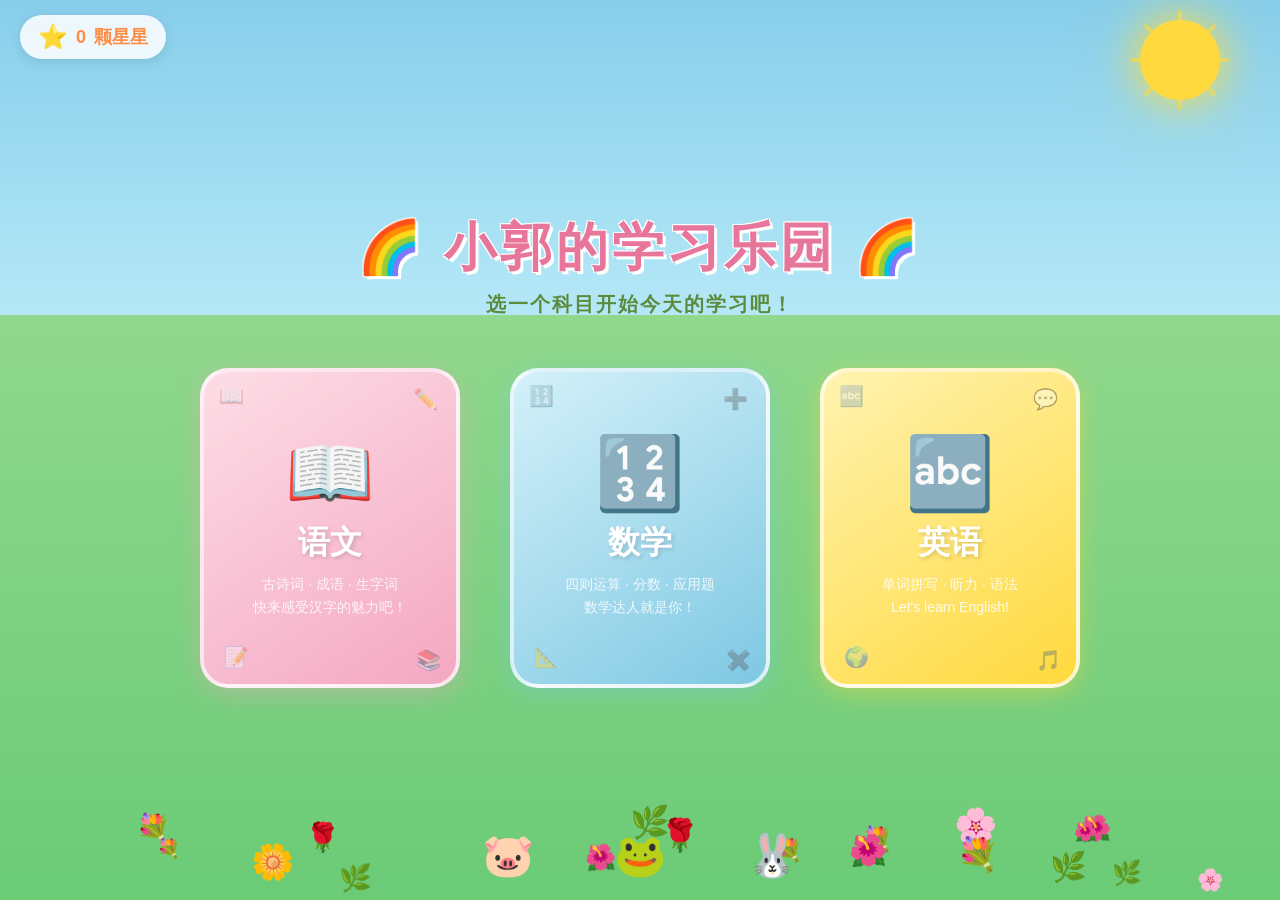
==== index.html @ 0750a70d "feat: 初始化项目 - 首页+数学单元目录页" ====
<!DOCTYPE html>
<html lang="zh-CN">
<head>
<meta charset="UTF-8">
<meta name="viewport" content="width=device-width, initial-scale=1.0">
<title>小郭的学习乐园 🌈</title>
<style>
  /* ========== 基础重置 & 佩奇风配色 ========== */
  * { margin: 0; padding: 0; box-sizing: border-box; }
  
  :root {
    --pink: #F4A7C1;
    --pink-light: #FDDDE6;
    --pink-dark: #E8769A;
    --blue: #7EC8E3;
    --blue-light: #D4F1F9;
    --blue-dark: #5BA8C8;
    --yellow: #FFD93D;
    --yellow-light: #FFF3B0;
    --green: #6BCB77;
    --green-light: #C8F7D0;
    --orange: #FF8C42;
    --red: #FF6B6B;
    --purple: #C77DFF;
    --white: #FFFFFF;
    --text: #4A3728;
    --shadow: 0 8px 30px rgba(0,0,0,0.12);
  }

  body {
    font-family: 'Comic Sans MS', 'Segoe UI', 'Microsoft YaHei', sans-serif;
    background: linear-gradient(180deg, #87CEEB 0%, #B5E8F7 35%, #90D88C 35%, #6BCB77 100%);
    min-height: 100vh;
    overflow: hidden;
    color: var(--text);
  }

  /* ========== 天空中的云朵 ========== */
  .cloud {
    position: fixed;
    background: white;
    border-radius: 50%;
    opacity: 0.9;
    z-index: 0;
  }
  .cloud::before, .cloud::after {
    content: '';
    position: absolute;
    background: white;
    border-radius: 50%;
  }
  .cloud-1 { width: 120px; height: 50px; top: 30px; left: -150px; animation: floatCloud 25s linear infinite; }
  .cloud-1::before { width: 60px; height: 60px; top: -30px; left: 20px; }
  .cloud-1::after { width: 80px; height: 55px; top: -25px; left: 50px; }
  
  .cloud-2 { width: 100px; height: 40px; top: 80px; left: -120px; animation: floatCloud 30s linear infinite 8s; }
  .cloud-2::before { width: 50px; height: 50px; top: -25px; left: 15px; }
  .cloud-2::after { width: 65px; height: 45px; top: -20px; left: 40px; }
  
  .cloud-3 { width: 140px; height: 55px; top: 50px; left: -170px; animation: floatCloud 35s linear infinite 15s; }
  .cloud-3::before { width: 70px; height: 65px; top: -35px; left: 25px; }
  .cloud-3::after { width: 90px; height: 60px; top: -28px; left: 60px; }

  @keyframes floatCloud {
    from { transform: translateX(0); }
    to { transform: translateX(calc(100vw + 300px)); }
  }

  /* ========== 太阳 ========== */
  .sun {
    position: fixed;
    top: 20px;
    right: 60px;
    width: 80px;
    height: 80px;
    background: var(--yellow);
    border-radius: 50%;
    box-shadow: 0 0 40px var(--yellow), 0 0 80px rgba(255,217,61,0.3);
    z-index: 0;
    animation: sunPulse 3s ease-in-out infinite;
  }
  .sun-ray {
    position: absolute;
    top: 50%;
    left: 50%;
    width: 100px;
    height: 4px;
    background: var(--yellow);
    border-radius: 2px;
    transform-origin: center;
    opacity: 0.6;
  }
  @keyframes sunPulse {
    0%, 100% { transform: scale(1); }
    50% { transform: scale(1.05); }
  }

  /* ========== 草地上的小花 ========== */
  .flowers {
    position: fixed;
    bottom: 0;
    left: 0;
    width: 100%;
    height: 65vh;
    z-index: 0;
    pointer-events: none;
  }
  .flower {
    position: absolute;
    bottom: 0;
    font-size: 28px;
    animation: sway 3s ease-in-out infinite;
  }
  @keyframes sway {
    0%, 100% { transform: rotate(-5deg); }
    50% { transform: rotate(5deg); }
  }

  /* ========== 主容器 ========== */
  .container {
    position: relative;
    z-index: 1;
    display: flex;
    flex-direction: column;
    align-items: center;
    justify-content: center;
    min-height: 100vh;
    padding: 20px;
  }

  /* ========== 标题区 ========== */
  .title-area {
    text-align: center;
    margin-bottom: 50px;
    animation: bounceIn 1s ease-out;
  }
  .main-title {
    font-size: 52px;
    font-weight: bold;
    color: var(--pink-dark);
    text-shadow: 3px 3px 0 white, -1px -1px 0 white, 1px -1px 0 white, -1px 1px 0 white;
    letter-spacing: 4px;
    animation: titleFloat 3s ease-in-out infinite;
  }
  .sub-title {
    font-size: 20px;
    color: #5B8C3E;
    margin-top: 8px;
    font-weight: bold;
    letter-spacing: 2px;
  }
  @keyframes titleFloat {
    0%, 100% { transform: translateY(0); }
    50% { transform: translateY(-8px); }
  }
  @keyframes bounceIn {
    0% { opacity: 0; transform: translateY(-40px); }
    60% { transform: translateY(10px); }
    100% { opacity: 1; transform: translateY(0); }
  }

  /* ========== 学科卡片 ========== */
  .cards-area {
    display: flex;
    gap: 50px;
    flex-wrap: wrap;
    justify-content: center;
  }

  .subject-card {
    width: 260px;
    height: 320px;
    border-radius: 28px;
    cursor: pointer;
    position: relative;
    transition: transform 0.3s ease, box-shadow 0.3s ease;
    display: flex;
    flex-direction: column;
    align-items: center;
    justify-content: center;
    padding: 20px;
    border: 4px solid rgba(255,255,255,0.7);
    overflow: hidden;
    animation: cardAppear 0.6s ease-out backwards;
  }
  .subject-card:nth-child(1) { animation-delay: 0.3s; }
  .subject-card:nth-child(2) { animation-delay: 0.5s; }
  .subject-card:nth-child(3) { animation-delay: 0.7s; }

  @keyframes cardAppear {
    0% { opacity: 0; transform: translateY(60px) scale(0.8); }
    100% { opacity: 1; transform: translateY(0) scale(1); }
  }

  .subject-card:hover {
    transform: translateY(-12px) scale(1.05);
    box-shadow: var(--shadow);
  }
  .subject-card:active {
    transform: translateY(-4px) scale(0.98);
  }

  /* --- 语文卡片 --- */
  .card-chinese {
    background: linear-gradient(145deg, var(--pink-light), var(--pink));
    box-shadow: 0 6px 25px rgba(244,167,193,0.4);
  }
  .card-chinese:hover { box-shadow: 0 12px 40px rgba(244,167,193,0.5); }

  /* --- 数学卡片 --- */
  .card-math {
    background: linear-gradient(145deg, var(--blue-light), var(--blue));
    box-shadow: 0 6px 25px rgba(126,200,227,0.4);
  }
  .card-math:hover { box-shadow: 0 12px 40px rgba(126,200,227,0.5); }

  /* --- 英语卡片 --- */
  .card-english {
    background: linear-gradient(145deg, var(--yellow-light), var(--yellow));
    box-shadow: 0 6px 25px rgba(255,217,61,0.4);
  }
  .card-english:hover { box-shadow: 0 12px 40px rgba(255,217,61,0.5); }

  .card-icon {
    font-size: 72px;
    margin-bottom: 12px;
    transition: transform 0.3s ease;
    line-height: 1;
  }
  .subject-card:hover .card-icon {
    transform: scale(1.15) rotate(-5deg);
  }

  .card-title {
    font-size: 32px;
    font-weight: bold;
    color: white;
    text-shadow: 2px 2px 4px rgba(0,0,0,0.15);
    margin-bottom: 8px;
  }

  .card-desc {
    font-size: 14px;
    color: rgba(255,255,255,0.85);
    text-align: center;
    line-height: 1.6;
  }

  /* 卡片内的小装饰 */
  .card-decoration {
    position: absolute;
    font-size: 20px;
    opacity: 0.4;
    pointer-events: none;
  }
  .card-decoration:nth-child(1) { top: 12px; left: 15px; }
  .card-decoration:nth-child(2) { top: 15px; right: 18px; }
  .card-decoration:nth-child(3) { bottom: 15px; left: 20px; }
  .card-decoration:nth-child(4) { bottom: 12px; right: 15px; }

  /* ========== 卡片点击波纹 ========== */
  .ripple {
    position: absolute;
    border-radius: 50%;
    background: rgba(255,255,255,0.5);
    transform: scale(0);
    animation: rippleAnim 0.6s ease-out;
    pointer-events: none;
  }
  @keyframes rippleAnim {
    to { transform: scale(4); opacity: 0; }
  }

  /* ========== 底部小动物 ========== */
  .bottom-animals {
    position: fixed;
    bottom: 20px;
    width: 100%;
    display: flex;
    justify-content: center;
    gap: 80px;
    z-index: 1;
    pointer-events: none;
  }
  .animal {
    font-size: 42px;
    animation: animalBounce 2s ease-in-out infinite;
    cursor: pointer;
    pointer-events: auto;
    transition: transform 0.2s;
  }
  .animal:hover { transform: scale(1.3) !important; }
  .animal:nth-child(2) { animation-delay: 0.5s; }
  .animal:nth-child(3) { animation-delay: 1s; }
  @keyframes animalBounce {
    0%, 100% { transform: translateY(0); }
    50% { transform: translateY(-10px); }
  }

  /* ========== 星星积分栏 ========== */
  .star-bar {
    position: fixed;
    top: 15px;
    left: 20px;
    display: flex;
    align-items: center;
    gap: 8px;
    background: rgba(255,255,255,0.85);
    padding: 8px 18px;
    border-radius: 25px;
    box-shadow: 0 3px 12px rgba(0,0,0,0.1);
    z-index: 2;
    font-size: 18px;
    font-weight: bold;
    color: var(--orange);
    backdrop-filter: blur(5px);
  }
  .star-icon {
    font-size: 24px;
    animation: starSpin 3s ease-in-out infinite;
  }
  @keyframes starSpin {
    0%, 100% { transform: rotate(0deg) scale(1); }
    25% { transform: rotate(15deg) scale(1.1); }
    75% { transform: rotate(-15deg) scale(1.1); }
  }

  /* ========== Toast 提示 ========== */
  .toast {
    position: fixed;
    top: 50%;
    left: 50%;
    transform: translate(-50%, -50%) scale(0);
    background: white;
    padding: 30px 50px;
    border-radius: 24px;
    box-shadow: var(--shadow);
    z-index: 100;
    text-align: center;
    font-size: 24px;
    font-weight: bold;
    transition: transform 0.3s ease;
    border: 3px solid var(--pink);
  }
  .toast.show {
    transform: translate(-50%, -50%) scale(1);
    animation: toastBounce 0.5s ease;
  }
  @keyframes toastBounce {
    0% { transform: translate(-50%, -50%) scale(0); }
    50% { transform: translate(-50%, -50%) scale(1.1); }
    100% { transform: translate(-50%, -50%) scale(1); }
  }
  .toast-emoji {
    font-size: 48px;
    display: block;
    margin-bottom: 10px;
  }

  /* ========== 粒子效果 ========== */
  .particle {
    position: fixed;
    pointer-events: none;
    z-index: 99;
    font-size: 24px;
    animation: particleFly 1s ease-out forwards;
  }
  @keyframes particleFly {
    0% { opacity: 1; transform: translateY(0) scale(1); }
    100% { opacity: 0; transform: translateY(-80px) scale(0.3); }
  }
</style>
</head>
<body>

<!-- 天空装饰 -->
<div class="sun">
  <div class="sun-ray" style="transform: translate(-50%, -50%) rotate(0deg);"></div>
  <div class="sun-ray" style="transform: translate(-50%, -50%) rotate(45deg);"></div>
  <div class="sun-ray" style="transform: translate(-50%, -50%) rotate(90deg);"></div>
  <div class="sun-ray" style="transform: translate(-50%, -50%) rotate(135deg);"></div>
</div>
<div class="cloud cloud-1"></div>
<div class="cloud cloud-2"></div>
<div class="cloud cloud-3"></div>

<!-- 草地上的小花 -->
<div class="flowers" id="flowers"></div>

<!-- 星星积分 -->
<div class="star-bar">
  <span class="star-icon">⭐</span>
  <span id="starCount">0</span> 颗星星
</div>

<!-- 主内容 -->
<div class="container">
  <div class="title-area">
    <div class="main-title">🌈 小郭的学习乐园 🌈</div>
    <div class="sub-title">选一个科目开始今天的学习吧！</div>
  </div>

  <div class="cards-area">
    <!-- 语文卡片 -->
    <div class="subject-card card-chinese" onclick="selectSubject('chinese', event)">
      <span class="card-decoration">📖</span>
      <span class="card-decoration">✏️</span>
      <span class="card-decoration">📝</span>
      <span class="card-decoration">📚</span>
      <div class="card-icon">📖</div>
      <div class="card-title">语文</div>
      <div class="card-desc">古诗词 · 成语 · 生字词<br>快来感受汉字的魅力吧！</div>
    </div>

    <!-- 数学卡片 -->
    <div class="subject-card card-math" onclick="selectSubject('math', event)">
      <span class="card-decoration">🔢</span>
      <span class="card-decoration">➕</span>
      <span class="card-decoration">📐</span>
      <span class="card-decoration">✖️</span>
      <div class="card-icon">🔢</div>
      <div class="card-title">数学</div>
      <div class="card-desc">四则运算 · 分数 · 应用题<br>数学达人就是你！</div>
    </div>

    <!-- 英语卡片 -->
    <div class="subject-card card-english" onclick="selectSubject('english', event)">
      <span class="card-decoration">🔤</span>
      <span class="card-decoration">💬</span>
      <span class="card-decoration">🌍</span>
      <span class="card-decoration">🎵</span>
      <div class="card-icon">🔤</div>
      <div class="card-title">英语</div>
      <div class="card-desc">单词拼写 · 听力 · 语法<br>Let's learn English!</div>
    </div>
  </div>
</div>

<!-- 底部小动物 -->
<div class="bottom-animals">
  <div class="animal" onclick="animalClick(this, '🐷')">🐷</div>
  <div class="animal" onclick="animalClick(this, '🐸')">🐸</div>
  <div class="animal" onclick="animalClick(this, '🐰')">🐰</div>
</div>

<!-- Toast 提示 -->
<div class="toast" id="toast">
  <span class="toast-emoji" id="toastEmoji"></span>
  <span id="toastText"></span>
</div>

<script>
  // ========== 生成草地小花 ==========
  const flowerEmojis = ['🌸', '🌼', '🌺', '🌻', '🌷', '💐', '🌹', '🌿'];
  const flowersContainer = document.getElementById('flowers');
  for (let i = 0; i < 20; i++) {
    const flower = document.createElement('div');
    flower.className = 'flower';
    flower.textContent = flowerEmojis[Math.floor(Math.random() * flowerEmojis.length)];
    flower.style.left = Math.random() * 100 + '%';
    flower.style.bottom = Math.random() * 60 + 'px';
    flower.style.fontSize = (18 + Math.random() * 18) + 'px';
    flower.style.animationDelay = Math.random() * 3 + 's';
    flower.style.animationDuration = (2.5 + Math.random() * 2) + 's';
    flowersContainer.appendChild(flower);
  }

  // ========== 星星积分 ==========
  let totalStars = parseInt(localStorage.getItem('totalStars') || '0');
  document.getElementById('starCount').textContent = totalStars;

  function addStars(n) {
    totalStars += n;
    localStorage.setItem('totalStars', totalStars);
    const el = document.getElementById('starCount');
    el.textContent = totalStars;
    el.style.transform = 'scale(1.5)';
    setTimeout(() => el.style.transition = 'transform 0.3s', 0);
    setTimeout(() => el.style.transform = 'scale(1)', 300);
  }

  // ========== 点击波纹效果 ==========
  function createRipple(event, element) {
    const ripple = document.createElement('div');
    ripple.className = 'ripple';
    const rect = element.getBoundingClientRect();
    const size = Math.max(rect.width, rect.height);
    ripple.style.width = ripple.style.height = size + 'px';
    ripple.style.left = (event.clientX - rect.left - size / 2) + 'px';
    ripple.style.top = (event.clientY - rect.top - size / 2) + 'px';
    element.appendChild(ripple);
    setTimeout(() => ripple.remove(), 600);
  }

  // ========== 粒子效果 ==========
  function spawnParticles(x, y, emojis) {
    for (let i = 0; i < 8; i++) {
      const p = document.createElement('div');
      p.className = 'particle';
      p.textContent = emojis[Math.floor(Math.random() * emojis.length)];
      p.style.left = (x + (Math.random() - 0.5) * 100) + 'px';
      p.style.top = (y + (Math.random() - 0.5) * 40) + 'px';
      p.style.animationDelay = (Math.random() * 0.3) + 's';
      document.body.appendChild(p);
      setTimeout(() => p.remove(), 1500);
    }
  }

  // ========== Toast 提示 ==========
  function showToast(emoji, text, duration = 2000) {
    const toast = document.getElementById('toast');
    document.getElementById('toastEmoji').textContent = emoji;
    document.getElementById('toastText').textContent = text;
    toast.classList.add('show');
    setTimeout(() => toast.classList.remove('show'), duration);
  }

  // ========== 选择学科 ==========
  const subjectInfo = {
    chinese: { emoji: '📖', name: '语文', particles: ['📖', '✏️', '📝', '🌸'] },
    math:    { emoji: '🔢', name: '数学', particles: ['🔢', '➕', '➖', '⭐'] },
    english: { emoji: '🔤', name: '英语', particles: ['🔤', '💬', '🌈', '⭐'] }
  };

  function selectSubject(subject, event) {
    createRipple(event, event.currentTarget);
    const info = subjectInfo[subject];
    spawnParticles(event.clientX, event.clientY, info.particles);

    if (subject === 'math') {
      // 数学模块已开发，跳转到单元目录页
      setTimeout(() => { window.location.href = 'math.html'; }, 400);
    } else {
      showToast(info.emoji, info.name + ' 学习模块开发中...\n敬请期待！🚀', 2000);
    }
  }

  // ========== 底部小动物互动 ==========
  const animalSounds = { '🐷': '哼哼～', '🐸': '呱呱～', '🐰': '蹦蹦～' };
  function animalClick(el, animal) {
    showToast(animal, animalSounds[animal], 1500);
    addStars(1);
    spawnParticles(el.getBoundingClientRect().left + 20, el.getBoundingClientRect().top, ['⭐', '✨', '💛']);
  }
</script>
</body>
</html>
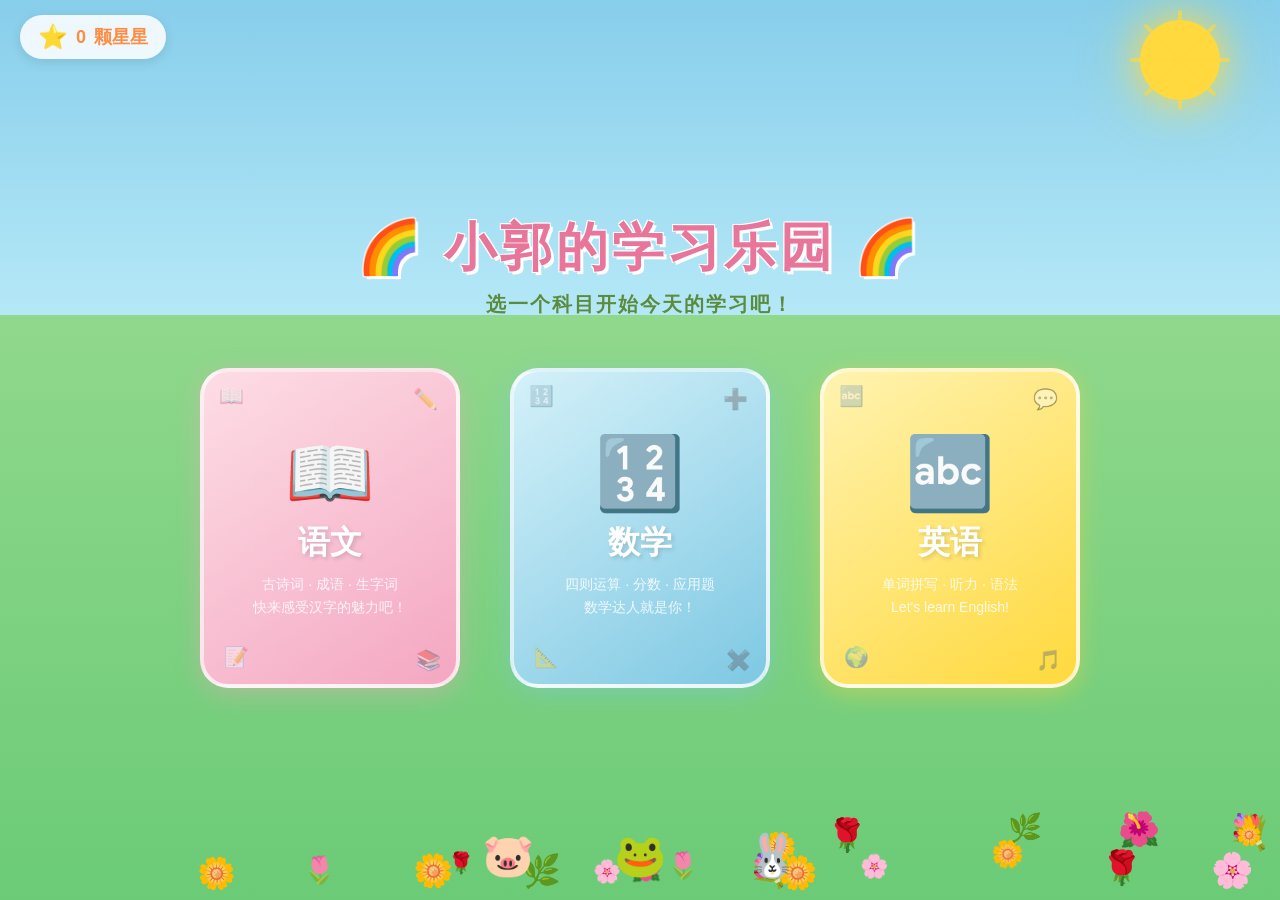
==== commit 329e6f50: "refactor: 拆分CSS/JS为独立文件，提升可维护性" ====
--- a/index.html
+++ b/index.html
@@ -4,372 +4,8 @@
 <meta charset="UTF-8">
 <meta name="viewport" content="width=device-width, initial-scale=1.0">
 <title>小郭的学习乐园 🌈</title>
-<style>
-  /* ========== 基础重置 & 佩奇风配色 ========== */
-  * { margin: 0; padding: 0; box-sizing: border-box; }
-  
-  :root {
-    --pink: #F4A7C1;
-    --pink-light: #FDDDE6;
-    --pink-dark: #E8769A;
-    --blue: #7EC8E3;
-    --blue-light: #D4F1F9;
-    --blue-dark: #5BA8C8;
-    --yellow: #FFD93D;
-    --yellow-light: #FFF3B0;
-    --green: #6BCB77;
-    --green-light: #C8F7D0;
-    --orange: #FF8C42;
-    --red: #FF6B6B;
-    --purple: #C77DFF;
-    --white: #FFFFFF;
-    --text: #4A3728;
-    --shadow: 0 8px 30px rgba(0,0,0,0.12);
-  }
-
-  body {
-    font-family: 'Comic Sans MS', 'Segoe UI', 'Microsoft YaHei', sans-serif;
-    background: linear-gradient(180deg, #87CEEB 0%, #B5E8F7 35%, #90D88C 35%, #6BCB77 100%);
-    min-height: 100vh;
-    overflow: hidden;
-    color: var(--text);
-  }
-
-  /* ========== 天空中的云朵 ========== */
-  .cloud {
-    position: fixed;
-    background: white;
-    border-radius: 50%;
-    opacity: 0.9;
-    z-index: 0;
-  }
-  .cloud::before, .cloud::after {
-    content: '';
-    position: absolute;
-    background: white;
-    border-radius: 50%;
-  }
-  .cloud-1 { width: 120px; height: 50px; top: 30px; left: -150px; animation: floatCloud 25s linear infinite; }
-  .cloud-1::before { width: 60px; height: 60px; top: -30px; left: 20px; }
-  .cloud-1::after { width: 80px; height: 55px; top: -25px; left: 50px; }
-  
-  .cloud-2 { width: 100px; height: 40px; top: 80px; left: -120px; animation: floatCloud 30s linear infinite 8s; }
-  .cloud-2::before { width: 50px; height: 50px; top: -25px; left: 15px; }
-  .cloud-2::after { width: 65px; height: 45px; top: -20px; left: 40px; }
-  
-  .cloud-3 { width: 140px; height: 55px; top: 50px; left: -170px; animation: floatCloud 35s linear infinite 15s; }
-  .cloud-3::before { width: 70px; height: 65px; top: -35px; left: 25px; }
-  .cloud-3::after { width: 90px; height: 60px; top: -28px; left: 60px; }
-
-  @keyframes floatCloud {
-    from { transform: translateX(0); }
-    to { transform: translateX(calc(100vw + 300px)); }
-  }
-
-  /* ========== 太阳 ========== */
-  .sun {
-    position: fixed;
-    top: 20px;
-    right: 60px;
-    width: 80px;
-    height: 80px;
-    background: var(--yellow);
-    border-radius: 50%;
-    box-shadow: 0 0 40px var(--yellow), 0 0 80px rgba(255,217,61,0.3);
-    z-index: 0;
-    animation: sunPulse 3s ease-in-out infinite;
-  }
-  .sun-ray {
-    position: absolute;
-    top: 50%;
-    left: 50%;
-    width: 100px;
-    height: 4px;
-    background: var(--yellow);
-    border-radius: 2px;
-    transform-origin: center;
-    opacity: 0.6;
-  }
-  @keyframes sunPulse {
-    0%, 100% { transform: scale(1); }
-    50% { transform: scale(1.05); }
-  }
-
-  /* ========== 草地上的小花 ========== */
-  .flowers {
-    position: fixed;
-    bottom: 0;
-    left: 0;
-    width: 100%;
-    height: 65vh;
-    z-index: 0;
-    pointer-events: none;
-  }
-  .flower {
-    position: absolute;
-    bottom: 0;
-    font-size: 28px;
-    animation: sway 3s ease-in-out infinite;
-  }
-  @keyframes sway {
-    0%, 100% { transform: rotate(-5deg); }
-    50% { transform: rotate(5deg); }
-  }
-
-  /* ========== 主容器 ========== */
-  .container {
-    position: relative;
-    z-index: 1;
-    display: flex;
-    flex-direction: column;
-    align-items: center;
-    justify-content: center;
-    min-height: 100vh;
-    padding: 20px;
-  }
-
-  /* ========== 标题区 ========== */
-  .title-area {
-    text-align: center;
-    margin-bottom: 50px;
-    animation: bounceIn 1s ease-out;
-  }
-  .main-title {
-    font-size: 52px;
-    font-weight: bold;
-    color: var(--pink-dark);
-    text-shadow: 3px 3px 0 white, -1px -1px 0 white, 1px -1px 0 white, -1px 1px 0 white;
-    letter-spacing: 4px;
-    animation: titleFloat 3s ease-in-out infinite;
-  }
-  .sub-title {
-    font-size: 20px;
-    color: #5B8C3E;
-    margin-top: 8px;
-    font-weight: bold;
-    letter-spacing: 2px;
-  }
-  @keyframes titleFloat {
-    0%, 100% { transform: translateY(0); }
-    50% { transform: translateY(-8px); }
-  }
-  @keyframes bounceIn {
-    0% { opacity: 0; transform: translateY(-40px); }
-    60% { transform: translateY(10px); }
-    100% { opacity: 1; transform: translateY(0); }
-  }
-
-  /* ========== 学科卡片 ========== */
-  .cards-area {
-    display: flex;
-    gap: 50px;
-    flex-wrap: wrap;
-    justify-content: center;
-  }
-
-  .subject-card {
-    width: 260px;
-    height: 320px;
-    border-radius: 28px;
-    cursor: pointer;
-    position: relative;
-    transition: transform 0.3s ease, box-shadow 0.3s ease;
-    display: flex;
-    flex-direction: column;
-    align-items: center;
-    justify-content: center;
-    padding: 20px;
-    border: 4px solid rgba(255,255,255,0.7);
-    overflow: hidden;
-    animation: cardAppear 0.6s ease-out backwards;
-  }
-  .subject-card:nth-child(1) { animation-delay: 0.3s; }
-  .subject-card:nth-child(2) { animation-delay: 0.5s; }
-  .subject-card:nth-child(3) { animation-delay: 0.7s; }
-
-  @keyframes cardAppear {
-    0% { opacity: 0; transform: translateY(60px) scale(0.8); }
-    100% { opacity: 1; transform: translateY(0) scale(1); }
-  }
-
-  .subject-card:hover {
-    transform: translateY(-12px) scale(1.05);
-    box-shadow: var(--shadow);
-  }
-  .subject-card:active {
-    transform: translateY(-4px) scale(0.98);
-  }
-
-  /* --- 语文卡片 --- */
-  .card-chinese {
-    background: linear-gradient(145deg, var(--pink-light), var(--pink));
-    box-shadow: 0 6px 25px rgba(244,167,193,0.4);
-  }
-  .card-chinese:hover { box-shadow: 0 12px 40px rgba(244,167,193,0.5); }
-
-  /* --- 数学卡片 --- */
-  .card-math {
-    background: linear-gradient(145deg, var(--blue-light), var(--blue));
-    box-shadow: 0 6px 25px rgba(126,200,227,0.4);
-  }
-  .card-math:hover { box-shadow: 0 12px 40px rgba(126,200,227,0.5); }
-
-  /* --- 英语卡片 --- */
-  .card-english {
-    background: linear-gradient(145deg, var(--yellow-light), var(--yellow));
-    box-shadow: 0 6px 25px rgba(255,217,61,0.4);
-  }
-  .card-english:hover { box-shadow: 0 12px 40px rgba(255,217,61,0.5); }
-
-  .card-icon {
-    font-size: 72px;
-    margin-bottom: 12px;
-    transition: transform 0.3s ease;
-    line-height: 1;
-  }
-  .subject-card:hover .card-icon {
-    transform: scale(1.15) rotate(-5deg);
-  }
-
-  .card-title {
-    font-size: 32px;
-    font-weight: bold;
-    color: white;
-    text-shadow: 2px 2px 4px rgba(0,0,0,0.15);
-    margin-bottom: 8px;
-  }
-
-  .card-desc {
-    font-size: 14px;
-    color: rgba(255,255,255,0.85);
-    text-align: center;
-    line-height: 1.6;
-  }
-
-  /* 卡片内的小装饰 */
-  .card-decoration {
-    position: absolute;
-    font-size: 20px;
-    opacity: 0.4;
-    pointer-events: none;
-  }
-  .card-decoration:nth-child(1) { top: 12px; left: 15px; }
-  .card-decoration:nth-child(2) { top: 15px; right: 18px; }
-  .card-decoration:nth-child(3) { bottom: 15px; left: 20px; }
-  .card-decoration:nth-child(4) { bottom: 12px; right: 15px; }
-
-  /* ========== 卡片点击波纹 ========== */
-  .ripple {
-    position: absolute;
-    border-radius: 50%;
-    background: rgba(255,255,255,0.5);
-    transform: scale(0);
-    animation: rippleAnim 0.6s ease-out;
-    pointer-events: none;
-  }
-  @keyframes rippleAnim {
-    to { transform: scale(4); opacity: 0; }
-  }
-
-  /* ========== 底部小动物 ========== */
-  .bottom-animals {
-    position: fixed;
-    bottom: 20px;
-    width: 100%;
-    display: flex;
-    justify-content: center;
-    gap: 80px;
-    z-index: 1;
-    pointer-events: none;
-  }
-  .animal {
-    font-size: 42px;
-    animation: animalBounce 2s ease-in-out infinite;
-    cursor: pointer;
-    pointer-events: auto;
-    transition: transform 0.2s;
-  }
-  .animal:hover { transform: scale(1.3) !important; }
-  .animal:nth-child(2) { animation-delay: 0.5s; }
-  .animal:nth-child(3) { animation-delay: 1s; }
-  @keyframes animalBounce {
-    0%, 100% { transform: translateY(0); }
-    50% { transform: translateY(-10px); }
-  }
-
-  /* ========== 星星积分栏 ========== */
-  .star-bar {
-    position: fixed;
-    top: 15px;
-    left: 20px;
-    display: flex;
-    align-items: center;
-    gap: 8px;
-    background: rgba(255,255,255,0.85);
-    padding: 8px 18px;
-    border-radius: 25px;
-    box-shadow: 0 3px 12px rgba(0,0,0,0.1);
-    z-index: 2;
-    font-size: 18px;
-    font-weight: bold;
-    color: var(--orange);
-    backdrop-filter: blur(5px);
-  }
-  .star-icon {
-    font-size: 24px;
-    animation: starSpin 3s ease-in-out infinite;
-  }
-  @keyframes starSpin {
-    0%, 100% { transform: rotate(0deg) scale(1); }
-    25% { transform: rotate(15deg) scale(1.1); }
-    75% { transform: rotate(-15deg) scale(1.1); }
-  }
-
-  /* ========== Toast 提示 ========== */
-  .toast {
-    position: fixed;
-    top: 50%;
-    left: 50%;
-    transform: translate(-50%, -50%) scale(0);
-    background: white;
-    padding: 30px 50px;
-    border-radius: 24px;
-    box-shadow: var(--shadow);
-    z-index: 100;
-    text-align: center;
-    font-size: 24px;
-    font-weight: bold;
-    transition: transform 0.3s ease;
-    border: 3px solid var(--pink);
-  }
-  .toast.show {
-    transform: translate(-50%, -50%) scale(1);
-    animation: toastBounce 0.5s ease;
-  }
-  @keyframes toastBounce {
-    0% { transform: translate(-50%, -50%) scale(0); }
-    50% { transform: translate(-50%, -50%) scale(1.1); }
-    100% { transform: translate(-50%, -50%) scale(1); }
-  }
-  .toast-emoji {
-    font-size: 48px;
-    display: block;
-    margin-bottom: 10px;
-  }
-
-  /* ========== 粒子效果 ========== */
-  .particle {
-    position: fixed;
-    pointer-events: none;
-    z-index: 99;
-    font-size: 24px;
-    animation: particleFly 1s ease-out forwards;
-  }
-  @keyframes particleFly {
-    0% { opacity: 1; transform: translateY(0) scale(1); }
-    100% { opacity: 0; transform: translateY(-80px) scale(0.3); }
-  }
-</style>
+<link rel="stylesheet" href="css/common.css">
+<link rel="stylesheet" href="css/index.css">
 </head>
 <body>
 
@@ -449,99 +85,7 @@
   <span id="toastText"></span>
 </div>
 
-<script>
-  // ========== 生成草地小花 ==========
-  const flowerEmojis = ['🌸', '🌼', '🌺', '🌻', '🌷', '💐', '🌹', '🌿'];
-  const flowersContainer = document.getElementById('flowers');
-  for (let i = 0; i < 20; i++) {
-    const flower = document.createElement('div');
-    flower.className = 'flower';
-    flower.textContent = flowerEmojis[Math.floor(Math.random() * flowerEmojis.length)];
-    flower.style.left = Math.random() * 100 + '%';
-    flower.style.bottom = Math.random() * 60 + 'px';
-    flower.style.fontSize = (18 + Math.random() * 18) + 'px';
-    flower.style.animationDelay = Math.random() * 3 + 's';
-    flower.style.animationDuration = (2.5 + Math.random() * 2) + 's';
-    flowersContainer.appendChild(flower);
-  }
-
-  // ========== 星星积分 ==========
-  let totalStars = parseInt(localStorage.getItem('totalStars') || '0');
-  document.getElementById('starCount').textContent = totalStars;
-
-  function addStars(n) {
-    totalStars += n;
-    localStorage.setItem('totalStars', totalStars);
-    const el = document.getElementById('starCount');
-    el.textContent = totalStars;
-    el.style.transform = 'scale(1.5)';
-    setTimeout(() => el.style.transition = 'transform 0.3s', 0);
-    setTimeout(() => el.style.transform = 'scale(1)', 300);
-  }
-
-  // ========== 点击波纹效果 ==========
-  function createRipple(event, element) {
-    const ripple = document.createElement('div');
-    ripple.className = 'ripple';
-    const rect = element.getBoundingClientRect();
-    const size = Math.max(rect.width, rect.height);
-    ripple.style.width = ripple.style.height = size + 'px';
-    ripple.style.left = (event.clientX - rect.left - size / 2) + 'px';
-    ripple.style.top = (event.clientY - rect.top - size / 2) + 'px';
-    element.appendChild(ripple);
-    setTimeout(() => ripple.remove(), 600);
-  }
-
-  // ========== 粒子效果 ==========
-  function spawnParticles(x, y, emojis) {
-    for (let i = 0; i < 8; i++) {
-      const p = document.createElement('div');
-      p.className = 'particle';
-      p.textContent = emojis[Math.floor(Math.random() * emojis.length)];
-      p.style.left = (x + (Math.random() - 0.5) * 100) + 'px';
-      p.style.top = (y + (Math.random() - 0.5) * 40) + 'px';
-      p.style.animationDelay = (Math.random() * 0.3) + 's';
-      document.body.appendChild(p);
-      setTimeout(() => p.remove(), 1500);
-    }
-  }
-
-  // ========== Toast 提示 ==========
-  function showToast(emoji, text, duration = 2000) {
-    const toast = document.getElementById('toast');
-    document.getElementById('toastEmoji').textContent = emoji;
-    document.getElementById('toastText').textContent = text;
-    toast.classList.add('show');
-    setTimeout(() => toast.classList.remove('show'), duration);
-  }
-
-  // ========== 选择学科 ==========
-  const subjectInfo = {
-    chinese: { emoji: '📖', name: '语文', particles: ['📖', '✏️', '📝', '🌸'] },
-    math:    { emoji: '🔢', name: '数学', particles: ['🔢', '➕', '➖', '⭐'] },
-    english: { emoji: '🔤', name: '英语', particles: ['🔤', '💬', '🌈', '⭐'] }
-  };
-
-  function selectSubject(subject, event) {
-    createRipple(event, event.currentTarget);
-    const info = subjectInfo[subject];
-    spawnParticles(event.clientX, event.clientY, info.particles);
-
-    if (subject === 'math') {
-      // 数学模块已开发，跳转到单元目录页
-      setTimeout(() => { window.location.href = 'math.html'; }, 400);
-    } else {
-      showToast(info.emoji, info.name + ' 学习模块开发中...\n敬请期待！🚀', 2000);
-    }
-  }
-
-  // ========== 底部小动物互动 ==========
-  const animalSounds = { '🐷': '哼哼～', '🐸': '呱呱～', '🐰': '蹦蹦～' };
-  function animalClick(el, animal) {
-    showToast(animal, animalSounds[animal], 1500);
-    addStars(1);
-    spawnParticles(el.getBoundingClientRect().left + 20, el.getBoundingClientRect().top, ['⭐', '✨', '💛']);
-  }
-</script>
+<script src="js/common.js"></script>
+<script src="js/index.js"></script>
 </body>
 </html>
--- a/css/common.css
+++ b/css/common.css
@@ -0,0 +1,194 @@
+/* ========== 基础重置 & 佩奇风配色变量 ========== */
+* { margin: 0; padding: 0; box-sizing: border-box; }
+
+:root {
+  --pink: #F4A7C1;
+  --pink-light: #FDDDE6;
+  --pink-dark: #E8769A;
+  --blue: #7EC8E3;
+  --blue-light: #D4F1F9;
+  --blue-dark: #5BA8C8;
+  --yellow: #FFD93D;
+  --yellow-light: #FFF3B0;
+  --green: #6BCB77;
+  --green-light: #C8F7D0;
+  --orange: #FF8C42;
+  --red: #FF6B6B;
+  --purple: #C77DFF;
+  --teal: #2EC4B6;
+  --white: #FFFFFF;
+  --text: #4A3728;
+  --shadow: 0 8px 30px rgba(0,0,0,0.12);
+}
+
+body {
+  font-family: 'Comic Sans MS', 'Segoe UI', 'Microsoft YaHei', sans-serif;
+  background: linear-gradient(180deg, #87CEEB 0%, #B5E8F7 35%, #90D88C 35%, #6BCB77 100%);
+  min-height: 100vh;
+  color: var(--text);
+}
+
+/* ========== 天空装饰 - 云朵 ========== */
+.cloud {
+  position: fixed;
+  background: white;
+  border-radius: 50%;
+  opacity: 0.9;
+  z-index: 0;
+}
+.cloud::before, .cloud::after {
+  content: '';
+  position: absolute;
+  background: white;
+  border-radius: 50%;
+}
+.cloud-1 { width: 120px; height: 50px; top: 30px; left: -150px; animation: floatCloud 25s linear infinite; }
+.cloud-1::before { width: 60px; height: 60px; top: -30px; left: 20px; }
+.cloud-1::after { width: 80px; height: 55px; top: -25px; left: 50px; }
+.cloud-2 { width: 100px; height: 40px; top: 80px; left: -120px; animation: floatCloud 30s linear infinite 8s; }
+.cloud-2::before { width: 50px; height: 50px; top: -25px; left: 15px; }
+.cloud-2::after { width: 65px; height: 45px; top: -20px; left: 40px; }
+.cloud-3 { width: 140px; height: 55px; top: 50px; left: -170px; animation: floatCloud 35s linear infinite 15s; }
+.cloud-3::before { width: 70px; height: 65px; top: -35px; left: 25px; }
+.cloud-3::after { width: 90px; height: 60px; top: -28px; left: 60px; }
+
+@keyframes floatCloud {
+  from { transform: translateX(0); }
+  to { transform: translateX(calc(100vw + 300px)); }
+}
+
+/* ========== 太阳 ========== */
+.sun {
+  position: fixed;
+  top: 20px;
+  right: 60px;
+  width: 80px;
+  height: 80px;
+  background: var(--yellow);
+  border-radius: 50%;
+  box-shadow: 0 0 40px var(--yellow), 0 0 80px rgba(255,217,61,0.3);
+  z-index: 0;
+  animation: sunPulse 3s ease-in-out infinite;
+}
+.sun-ray {
+  position: absolute;
+  top: 50%;
+  left: 50%;
+  width: 100px;
+  height: 4px;
+  background: var(--yellow);
+  border-radius: 2px;
+  transform-origin: center;
+  opacity: 0.6;
+}
+@keyframes sunPulse {
+  0%, 100% { transform: scale(1); }
+  50% { transform: scale(1.05); }
+}
+
+/* ========== 草地上的小花 ========== */
+.flowers {
+  position: fixed;
+  bottom: 0;
+  left: 0;
+  width: 100%;
+  height: 65vh;
+  z-index: 0;
+  pointer-events: none;
+}
+.flower {
+  position: absolute;
+  bottom: 0;
+  font-size: 28px;
+  animation: sway 3s ease-in-out infinite;
+}
+@keyframes sway {
+  0%, 100% { transform: rotate(-5deg); }
+  50% { transform: rotate(5deg); }
+}
+
+/* ========== 星星积分栏 ========== */
+.star-bar {
+  position: fixed;
+  top: 15px;
+  left: 20px;
+  display: flex;
+  align-items: center;
+  gap: 8px;
+  background: rgba(255,255,255,0.85);
+  padding: 8px 18px;
+  border-radius: 25px;
+  box-shadow: 0 3px 12px rgba(0,0,0,0.1);
+  z-index: 2;
+  font-size: 18px;
+  font-weight: bold;
+  color: var(--orange);
+  backdrop-filter: blur(5px);
+}
+.star-icon {
+  font-size: 24px;
+  animation: starSpin 3s ease-in-out infinite;
+}
+@keyframes starSpin {
+  0%, 100% { transform: rotate(0deg) scale(1); }
+  25% { transform: rotate(15deg) scale(1.1); }
+  75% { transform: rotate(-15deg) scale(1.1); }
+}
+
+/* ========== Toast 提示 ========== */
+.toast {
+  position: fixed;
+  top: 50%;
+  left: 50%;
+  transform: translate(-50%, -50%) scale(0);
+  background: white;
+  padding: 30px 50px;
+  border-radius: 24px;
+  box-shadow: var(--shadow);
+  z-index: 100;
+  text-align: center;
+  font-size: 24px;
+  font-weight: bold;
+  transition: transform 0.3s ease;
+  border: 3px solid var(--pink);
+}
+.toast.show {
+  transform: translate(-50%, -50%) scale(1);
+  animation: toastBounce 0.5s ease;
+}
+@keyframes toastBounce {
+  0% { transform: translate(-50%, -50%) scale(0); }
+  50% { transform: translate(-50%, -50%) scale(1.1); }
+  100% { transform: translate(-50%, -50%) scale(1); }
+}
+.toast-emoji {
+  font-size: 48px;
+  display: block;
+  margin-bottom: 10px;
+}
+
+/* ========== 粒子效果 ========== */
+.particle {
+  position: fixed;
+  pointer-events: none;
+  z-index: 99;
+  font-size: 24px;
+  animation: particleFly 1s ease-out forwards;
+}
+@keyframes particleFly {
+  0% { opacity: 1; transform: translateY(0) scale(1); }
+  100% { opacity: 0; transform: translateY(-80px) scale(0.3); }
+}
+
+/* ========== 点击波纹 ========== */
+.ripple {
+  position: absolute;
+  border-radius: 50%;
+  background: rgba(255,255,255,0.5);
+  transform: scale(0);
+  animation: rippleAnim 0.6s ease-out;
+  pointer-events: none;
+}
+@keyframes rippleAnim {
+  to { transform: scale(4); opacity: 0; }
+}
--- a/css/index.css
+++ b/css/index.css
@@ -0,0 +1,171 @@
+/* ========== 首页专用样式 ========== */
+
+/* 主容器 - 首页居中布局 */
+body { overflow: hidden; }
+.container {
+  position: relative;
+  z-index: 1;
+  display: flex;
+  flex-direction: column;
+  align-items: center;
+  justify-content: center;
+  min-height: 100vh;
+  padding: 20px;
+}
+
+/* 标题区 */
+.title-area {
+  text-align: center;
+  margin-bottom: 50px;
+  animation: bounceIn 1s ease-out;
+}
+.main-title {
+  font-size: 52px;
+  font-weight: bold;
+  color: var(--pink-dark);
+  text-shadow: 3px 3px 0 white, -1px -1px 0 white, 1px -1px 0 white, -1px 1px 0 white;
+  letter-spacing: 4px;
+  animation: titleFloat 3s ease-in-out infinite;
+}
+.sub-title {
+  font-size: 20px;
+  color: #5B8C3E;
+  margin-top: 8px;
+  font-weight: bold;
+  letter-spacing: 2px;
+}
+@keyframes titleFloat {
+  0%, 100% { transform: translateY(0); }
+  50% { transform: translateY(-8px); }
+}
+@keyframes bounceIn {
+  0% { opacity: 0; transform: translateY(-40px); }
+  60% { transform: translateY(10px); }
+  100% { opacity: 1; transform: translateY(0); }
+}
+
+/* 学科卡片容器 */
+.cards-area {
+  display: flex;
+  gap: 50px;
+  flex-wrap: wrap;
+  justify-content: center;
+}
+
+/* 学科卡片 */
+.subject-card {
+  width: 260px;
+  height: 320px;
+  border-radius: 28px;
+  cursor: pointer;
+  position: relative;
+  transition: transform 0.3s ease, box-shadow 0.3s ease;
+  display: flex;
+  flex-direction: column;
+  align-items: center;
+  justify-content: center;
+  padding: 20px;
+  border: 4px solid rgba(255,255,255,0.7);
+  overflow: hidden;
+  animation: cardAppear 0.6s ease-out backwards;
+}
+.subject-card:nth-child(1) { animation-delay: 0.3s; }
+.subject-card:nth-child(2) { animation-delay: 0.5s; }
+.subject-card:nth-child(3) { animation-delay: 0.7s; }
+
+@keyframes cardAppear {
+  0% { opacity: 0; transform: translateY(60px) scale(0.8); }
+  100% { opacity: 1; transform: translateY(0) scale(1); }
+}
+
+.subject-card:hover {
+  transform: translateY(-12px) scale(1.05);
+  box-shadow: var(--shadow);
+}
+.subject-card:active {
+  transform: translateY(-4px) scale(0.98);
+}
+
+/* 语文卡片 */
+.card-chinese {
+  background: linear-gradient(145deg, var(--pink-light), var(--pink));
+  box-shadow: 0 6px 25px rgba(244,167,193,0.4);
+}
+.card-chinese:hover { box-shadow: 0 12px 40px rgba(244,167,193,0.5); }
+
+/* 数学卡片 */
+.card-math {
+  background: linear-gradient(145deg, var(--blue-light), var(--blue));
+  box-shadow: 0 6px 25px rgba(126,200,227,0.4);
+}
+.card-math:hover { box-shadow: 0 12px 40px rgba(126,200,227,0.5); }
+
+/* 英语卡片 */
+.card-english {
+  background: linear-gradient(145deg, var(--yellow-light), var(--yellow));
+  box-shadow: 0 6px 25px rgba(255,217,61,0.4);
+}
+.card-english:hover { box-shadow: 0 12px 40px rgba(255,217,61,0.5); }
+
+.card-icon {
+  font-size: 72px;
+  margin-bottom: 12px;
+  transition: transform 0.3s ease;
+  line-height: 1;
+}
+.subject-card:hover .card-icon {
+  transform: scale(1.15) rotate(-5deg);
+}
+
+.card-title {
+  font-size: 32px;
+  font-weight: bold;
+  color: white;
+  text-shadow: 2px 2px 4px rgba(0,0,0,0.15);
+  margin-bottom: 8px;
+}
+
+.card-desc {
+  font-size: 14px;
+  color: rgba(255,255,255,0.85);
+  text-align: center;
+  line-height: 1.6;
+}
+
+/* 卡片内的小装饰 */
+.card-decoration {
+  position: absolute;
+  font-size: 20px;
+  opacity: 0.4;
+  pointer-events: none;
+}
+.card-decoration:nth-child(1) { top: 12px; left: 15px; }
+.card-decoration:nth-child(2) { top: 15px; right: 18px; }
+.card-decoration:nth-child(3) { bottom: 15px; left: 20px; }
+.card-decoration:nth-child(4) { bottom: 12px; right: 15px; }
+
+/* 底部小动物 */
+.bottom-animals {
+  position: fixed;
+  bottom: 20px;
+  width: 100%;
+  display: flex;
+  justify-content: center;
+  gap: 80px;
+  z-index: 1;
+  pointer-events: none;
+}
+.animal {
+  font-size: 42px;
+  animation: animalBounce 2s ease-in-out infinite;
+  cursor: pointer;
+  pointer-events: auto;
+  transition: transform 0.2s;
+}
+.animal:hover { transform: scale(1.3) !important; }
+.animal:nth-child(2) { animation-delay: 0.5s; }
+.animal:nth-child(3) { animation-delay: 1s; }
+@keyframes animalBounce {
+  0%, 100% { transform: translateY(0); }
+  50% { transform: translateY(-10px); }
+}
